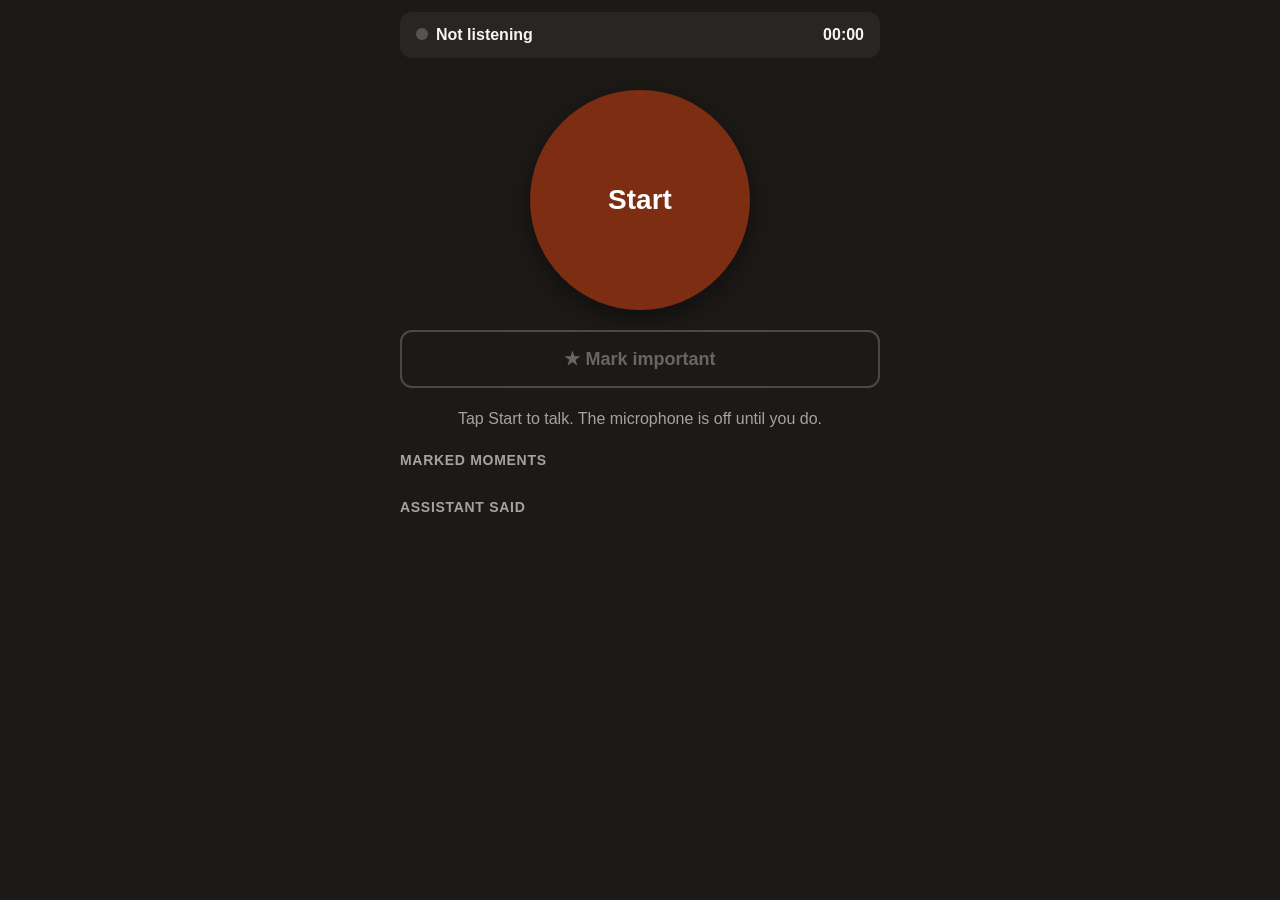
==== assistant/static/index.html @ 4cfb194e "Require an access code before minting assistant voice sessions Without it, anyone who found the URL " ====
<!doctype html>
<html lang="en">
<head>
  <meta charset="utf-8">
  <meta name="viewport" content="width=device-width, initial-scale=1, viewport-fit=cover">
  <meta name="apple-mobile-web-app-capable" content="yes">
  <meta name="theme-color" content="#1c1917">
  <title>Personal Assistant</title>
  <style>
    :root {
      --bg: #1c1917; --fg: #f5f5f4; --muted: #a8a29e; --card: #292524;
      --live: #dc2626; --idle: #57534e; --accent: #7c2d12;
    }
    * { box-sizing: border-box; }
    body {
      margin: 0; min-height: 100vh; background: var(--bg); color: var(--fg);
      font: 16px/1.4 -apple-system, BlinkMacSystemFont, "Segoe UI", sans-serif;
      display: flex; flex-direction: column; align-items: center;
      padding: env(safe-area-inset-top) 16px env(safe-area-inset-bottom);
    }
    #status-bar {
      position: sticky; top: 0; width: 100%; max-width: 480px; margin-top: 12px;
      display: flex; align-items: center; justify-content: space-between;
      padding: 12px 16px; border-radius: 12px; background: var(--card);
      font-weight: 600;
    }
    #status-bar.live { background: var(--live); }
    .dot { width: 12px; height: 12px; border-radius: 50%; background: var(--idle); display: inline-block; margin-right: 8px; }
    .live .dot { background: #fff; animation: pulse 1.2s infinite; }
    @keyframes pulse { 50% { opacity: .3; } }
    #elapsed { font-variant-numeric: tabular-nums; }
    main { width: 100%; max-width: 480px; display: flex; flex-direction: column; align-items: center; gap: 20px; margin-top: 32px; }
    #toggle {
      width: 220px; height: 220px; border-radius: 50%; border: none;
      background: var(--accent); color: #fff; font-size: 28px; font-weight: 700;
      box-shadow: 0 8px 24px rgba(0,0,0,.4); cursor: pointer;
    }
    #toggle.live { background: var(--live); }
    #toggle:disabled { opacity: .6; }
    #mark {
      width: 100%; padding: 16px; border-radius: 12px; border: 2px solid var(--muted);
      background: transparent; color: var(--fg); font-size: 18px; font-weight: 600;
    }
    #mark:disabled { opacity: .35; }
    #message { color: var(--muted); min-height: 1.4em; text-align: center; }
    section { width: 100%; }
    h2 { font-size: 14px; text-transform: uppercase; letter-spacing: .05em; color: var(--muted); margin: 0 0 8px; }
    ul { list-style: none; padding: 0; margin: 0; display: flex; flex-direction: column; gap: 8px; }
    li { background: var(--card); border-radius: 10px; padding: 10px 12px; }
    li time { color: var(--muted); font-variant-numeric: tabular-nums; margin-right: 8px; }
  </style>
</head>
<body>
  <div id="status-bar" role="status" aria-live="polite">
    <span><span class="dot"></span><span id="state-label">Not listening</span></span>
    <span id="elapsed">00:00</span>
  </div>

  <main>
    <button id="toggle" aria-pressed="false">Start</button>
    <button id="mark" disabled>★ Mark important</button>
    <div id="message">Tap Start to talk. The microphone is off until you do.</div>

    <section>
      <h2>Marked moments</h2>
      <ul id="marks"></ul>
    </section>
    <section>
      <h2>Assistant said</h2>
      <ul id="transcript"></ul>
    </section>
  </main>

  <audio id="remote-audio" autoplay playsinline></audio>

  <script>
    const toggleBtn = document.getElementById("toggle");
    const markBtn = document.getElementById("mark");
    const statusBar = document.getElementById("status-bar");
    const stateLabel = document.getElementById("state-label");
    const elapsedEl = document.getElementById("elapsed");
    const messageEl = document.getElementById("message");
    const marksEl = document.getElementById("marks");
    const transcriptEl = document.getElementById("transcript");
    const remoteAudio = document.getElementById("remote-audio");

    let pc = null, micStream = null, startedAt = null, timer = null;

    function fmt(ms) {
      const s = Math.floor(ms / 1000);
      return String(Math.floor(s / 60)).padStart(2, "0") + ":" + String(s % 60).padStart(2, "0");
    }

    function setLive(live) {
      statusBar.classList.toggle("live", live);
      toggleBtn.classList.toggle("live", live);
      toggleBtn.textContent = live ? "Stop" : "Start";
      toggleBtn.setAttribute("aria-pressed", String(live));
      stateLabel.textContent = live ? "Listening" : "Not listening";
      markBtn.disabled = !live;
      document.title = live ? "● Listening: Personal Assistant" : "Personal Assistant";
    }

    function addItem(list, text) {
      const li = document.createElement("li");
      const t = document.createElement("time");
      t.textContent = startedAt ? fmt(Date.now() - startedAt) : "";
      li.append(t, document.createTextNode(text));
      list.prepend(li);
    }

    async function start() {
      toggleBtn.disabled = true;
      messageEl.textContent = "Connecting…";
      try {
        let code = null;
        try { code = localStorage.getItem("assistantAccessCode"); } catch (_) {}
        if (!code) code = prompt("Access code");
        if (!code) throw new Error("An access code is needed to start.");

        const sessionResp = await fetch("session", {
          method: "POST",
          headers: { "X-Access-Code": code },
        });
        const session = await sessionResp.json();
        if (sessionResp.status === 401) {
          try { localStorage.removeItem("assistantAccessCode"); } catch (_) {}
        }
        if (!sessionResp.ok) throw new Error(session.error || "Could not start a session");
        try { localStorage.setItem("assistantAccessCode", code); } catch (_) {}

        pc = new RTCPeerConnection();
        pc.ontrack = (e) => { remoteAudio.srcObject = e.streams[0]; };
        pc.onconnectionstatechange = () => {
          if (["failed", "disconnected"].includes(pc?.connectionState)) {
            stop("Connection lost. The microphone is off.");
          }
        };

        micStream = await navigator.mediaDevices.getUserMedia({ audio: true });
        micStream.getTracks().forEach((track) => pc.addTrack(track, micStream));

        const events = pc.createDataChannel("oai-events");
        events.onmessage = (e) => {
          const evt = JSON.parse(e.data);
          if (evt.type === "response.output_audio_transcript.done" && evt.transcript) {
            addItem(transcriptEl, evt.transcript);
          } else if (evt.type === "error") {
            messageEl.textContent = evt.error?.message || "Voice service error";
          }
        };

        const offer = await pc.createOffer();
        await pc.setLocalDescription(offer);
        const sdpResp = await fetch("https://api.openai.com/v1/realtime/calls", {
          method: "POST",
          body: offer.sdp,
          headers: {
            Authorization: `Bearer ${session.client_secret}`,
            "Content-Type": "application/sdp",
          },
        });
        if (!sdpResp.ok) throw new Error("Voice service rejected the connection");
        await pc.setRemoteDescription({ type: "answer", sdp: await sdpResp.text() });

        startedAt = Date.now();
        timer = setInterval(() => { elapsedEl.textContent = fmt(Date.now() - startedAt); }, 500);
        setLive(true);
        messageEl.textContent = "Listening. Just talk; tap Stop to turn the microphone off.";
      } catch (err) {
        stop(err.message || String(err));
      } finally {
        toggleBtn.disabled = false;
      }
    }

    function stop(message) {
      // Release the microphone completely so the OS indicator turns off too.
      micStream?.getTracks().forEach((t) => t.stop());
      micStream = null;
      pc?.close();
      pc = null;
      clearInterval(timer);
      timer = null;
      setLive(false);
      messageEl.textContent = message || "Stopped. The microphone is off.";
    }

    toggleBtn.addEventListener("click", () => (pc ? stop() : start()));
    markBtn.addEventListener("click", () => addItem(marksEl, "Marked important"));
  </script>
</body>
</html>
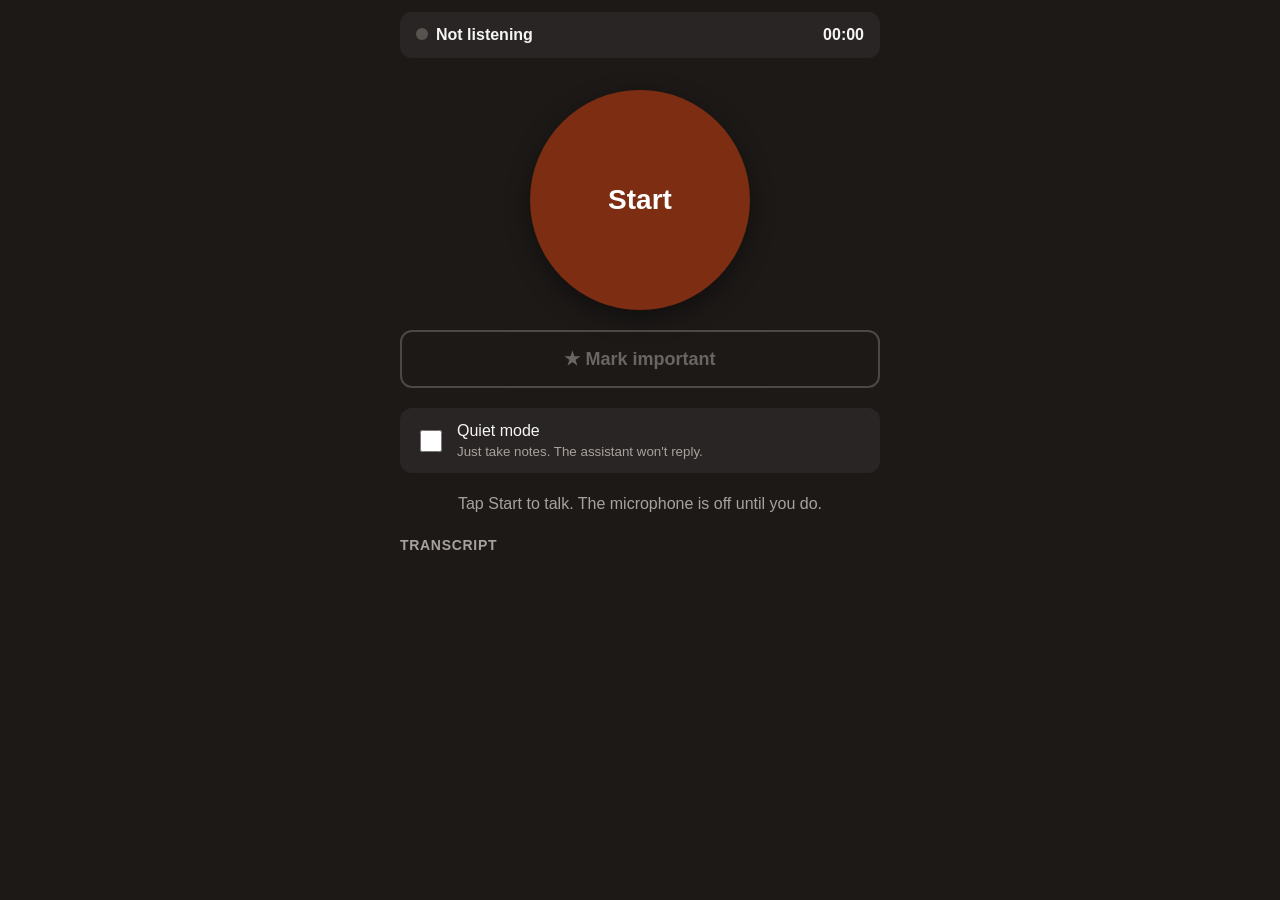
==== commit eefaab0b: "Add live transcript, quiet mode, and session notes (prototype step 2) Transcribe both sides of the c" ====
--- a/assistant/static/index.html
+++ b/assistant/static/index.html
@@ -48,6 +48,24 @@
     ul { list-style: none; padding: 0; margin: 0; display: flex; flex-direction: column; gap: 8px; }
     li { background: var(--card); border-radius: 10px; padding: 10px 12px; }
     li time { color: var(--muted); font-variant-numeric: tabular-nums; margin-right: 8px; }
+    .quiet { width: 100%; display: flex; align-items: center; gap: 12px; padding: 12px 16px; border-radius: 12px; background: var(--card); }
+    .quiet input { width: 22px; height: 22px; accent-color: var(--accent); }
+    .quiet small { display: block; color: var(--muted); }
+    li.assistant { border-left: 3px solid var(--accent); }
+    li.mark { background: transparent; border: 1px dashed var(--muted); color: var(--muted); }
+    li .who { font-weight: 600; margin-right: 6px; }
+    li.pending { color: var(--muted); font-style: italic; }
+    #review { display: none; background: var(--card); border-radius: 14px; padding: 16px; gap: 14px; flex-direction: column; }
+    #review.shown { display: flex; }
+    #review h3 { margin: 0; font-size: 18px; }
+    #review h4 { margin: 8px 0 4px; font-size: 14px; text-transform: uppercase; letter-spacing: .05em; color: var(--muted); }
+    #review ul { gap: 6px; }
+    #review li { background: var(--bg); }
+    #review .note { color: var(--muted); font-size: 14px; }
+    .row { display: flex; gap: 10px; }
+    .row button { flex: 1; padding: 14px; border-radius: 10px; border: none; font-size: 16px; font-weight: 600; }
+    #copy { background: var(--accent); color: #fff; }
+    #discard { background: transparent; color: var(--fg); border: 2px solid var(--muted) !important; }
   </style>
 </head>
 <body>
@@ -59,14 +77,24 @@
   <main>
     <button id="toggle" aria-pressed="false">Start</button>
     <button id="mark" disabled>★ Mark important</button>
+    <label class="quiet">
+      <input type="checkbox" id="quiet">
+      <span>Quiet mode<small>Just take notes. The assistant won't reply.</small></span>
+    </label>
     <div id="message">Tap Start to talk. The microphone is off until you do.</div>
 
+    <section id="review" aria-live="polite">
+      <h3>Session notes</h3>
+      <p class="note">Nothing has been saved. Copy anything you want to keep.</p>
+      <div id="notes"></div>
+      <div class="row">
+        <button id="copy">Copy notes</button>
+        <button id="discard">Discard</button>
+      </div>
+    </section>
+
     <section>
-      <h2>Marked moments</h2>
-      <ul id="marks"></ul>
-    </section>
-    <section>
-      <h2>Assistant said</h2>
+      <h2>Transcript</h2>
       <ul id="transcript"></ul>
     </section>
   </main>
@@ -76,59 +104,132 @@
   <script>
     const toggleBtn = document.getElementById("toggle");
     const markBtn = document.getElementById("mark");
+    const quietBox = document.getElementById("quiet");
     const statusBar = document.getElementById("status-bar");
     const stateLabel = document.getElementById("state-label");
     const elapsedEl = document.getElementById("elapsed");
     const messageEl = document.getElementById("message");
-    const marksEl = document.getElementById("marks");
     const transcriptEl = document.getElementById("transcript");
+    const reviewEl = document.getElementById("review");
+    const notesEl = document.getElementById("notes");
     const remoteAudio = document.getElementById("remote-audio");
 
-    let pc = null, micStream = null, startedAt = null, timer = null;
+    let pc = null, events = null, micStream = null, startedAt = null, timer = null, stopping = false;
+    let accessCode = null, transcriptionModel = null;
+    // Transcript items keyed by the Realtime conversation item id.
+    let entries = new Map(), marks = [], lastNotesText = "";
 
     function fmt(ms) {
       const s = Math.floor(ms / 1000);
       return String(Math.floor(s / 60)).padStart(2, "0") + ":" + String(s % 60).padStart(2, "0");
     }
+
+    function now() { return startedAt ? Date.now() - startedAt : 0; }
 
     function setLive(live) {
       statusBar.classList.toggle("live", live);
       toggleBtn.classList.toggle("live", live);
       toggleBtn.textContent = live ? "Stop" : "Start";
       toggleBtn.setAttribute("aria-pressed", String(live));
-      stateLabel.textContent = live ? "Listening" : "Not listening";
+      stateLabel.textContent = live ? (quietBox.checked ? "Listening (quiet)" : "Listening") : "Not listening";
       markBtn.disabled = !live;
       document.title = live ? "● Listening: Personal Assistant" : "Personal Assistant";
     }
 
-    function addItem(list, text) {
-      const li = document.createElement("li");
-      const t = document.createElement("time");
-      t.textContent = startedAt ? fmt(Date.now() - startedAt) : "";
-      li.append(t, document.createTextNode(text));
-      list.prepend(li);
+    function el(tag, className, text) {
+      const node = document.createElement(tag);
+      if (className) node.className = className;
+      if (text !== undefined) node.textContent = text;
+      return node;
+    }
+
+    function renderTranscript() {
+      const items = [...entries.values()].filter((e) => e.text !== "")
+        .map((e) => ({ ...e, kind: e.speaker }))
+        .concat(marks.map((t) => ({ t, kind: "mark" })))
+        .sort((a, b) => a.t - b.t);
+      transcriptEl.replaceChildren(...items.map((item) => {
+        const li = el("li", item.kind);
+        li.append(el("time", "", fmt(item.t)));
+        if (item.kind === "mark") {
+          li.append("★ Marked important");
+        } else {
+          li.append(el("span", "who", item.speaker === "assistant" ? "Assistant:" : "You:"));
+          if (item.text === null) li.classList.add("pending");
+          li.append(item.text === null ? "…" : item.text);
+        }
+        return li;
+      }));
+    }
+
+    function upsert(id, speaker, fields) {
+      const entry = entries.get(id) || { t: now(), speaker, text: null };
+      Object.assign(entry, fields);
+      entries.set(id, entry);
+      renderTranscript();
+    }
+
+    function turnDetection() {
+      const reply = !quietBox.checked;
+      return {
+        type: "session.update",
+        session: {
+          type: "realtime",
+          audio: {
+            input: {
+              transcription: { model: transcriptionModel },
+              turn_detection: { type: "server_vad", create_response: reply, interrupt_response: reply },
+            },
+          },
+        },
+      };
+    }
+
+    function handleEvent(evt) {
+      switch (evt.type) {
+        case "input_audio_buffer.speech_started":
+          upsert(evt.item_id, "user", {});
+          break;
+        case "conversation.item.input_audio_transcription.completed":
+          upsert(evt.item_id, "user", { text: (evt.transcript || "").trim() });
+          break;
+        case "conversation.item.input_audio_transcription.failed":
+          upsert(evt.item_id, "user", { text: "[inaudible]" });
+          break;
+        case "response.output_audio_transcript.delta":
+          if (!entries.has(evt.item_id)) upsert(evt.item_id, "assistant", {});
+          break;
+        case "response.output_audio_transcript.done":
+          upsert(evt.item_id, "assistant", { text: (evt.transcript || "").trim() });
+          break;
+        case "error":
+          messageEl.textContent = evt.error?.message || "Voice service error";
+          break;
+      }
     }
 
     async function start() {
+      if (reviewEl.classList.contains("shown") && !confirm("Start a new session? The current notes will be discarded.")) return;
       toggleBtn.disabled = true;
       messageEl.textContent = "Connecting…";
       try {
-        let code = null;
-        try { code = localStorage.getItem("assistantAccessCode"); } catch (_) {}
-        if (!code) code = prompt("Access code");
-        if (!code) throw new Error("An access code is needed to start.");
+        try { accessCode = localStorage.getItem("assistantAccessCode"); } catch (_) {}
+        if (!accessCode) accessCode = prompt("Access code");
+        if (!accessCode) throw new Error("An access code is needed to start.");
 
         const sessionResp = await fetch("session", {
           method: "POST",
-          headers: { "X-Access-Code": code },
+          headers: { "X-Access-Code": accessCode },
         });
         const session = await sessionResp.json();
         if (sessionResp.status === 401) {
           try { localStorage.removeItem("assistantAccessCode"); } catch (_) {}
         }
         if (!sessionResp.ok) throw new Error(session.error || "Could not start a session");
-        try { localStorage.setItem("assistantAccessCode", code); } catch (_) {}
-
+        try { localStorage.setItem("assistantAccessCode", accessCode); } catch (_) {}
+        transcriptionModel = session.transcription_model;
+
+        discard();
         pc = new RTCPeerConnection();
         pc.ontrack = (e) => { remoteAudio.srcObject = e.streams[0]; };
         pc.onconnectionstatechange = () => {
@@ -140,15 +241,9 @@
         micStream = await navigator.mediaDevices.getUserMedia({ audio: true });
         micStream.getTracks().forEach((track) => pc.addTrack(track, micStream));
 
-        const events = pc.createDataChannel("oai-events");
-        events.onmessage = (e) => {
-          const evt = JSON.parse(e.data);
-          if (evt.type === "response.output_audio_transcript.done" && evt.transcript) {
-            addItem(transcriptEl, evt.transcript);
-          } else if (evt.type === "error") {
-            messageEl.textContent = evt.error?.message || "Voice service error";
-          }
-        };
+        events = pc.createDataChannel("oai-events");
+        events.onopen = () => events.send(JSON.stringify(turnDetection()));
+        events.onmessage = (e) => handleEvent(JSON.parse(e.data));
 
         const offer = await pc.createOffer();
         await pc.setLocalDescription(offer);
@@ -160,34 +255,133 @@
             "Content-Type": "application/sdp",
           },
         });
-        if (!sdpResp.ok) throw new Error("Voice service rejected the connection");
+        if (!sdpResp.ok) {
+          let detail = `HTTP ${sdpResp.status}`;
+          try { detail += ": " + ((await sdpResp.json()).error?.message || ""); } catch (_) {}
+          throw new Error(`Voice service rejected the connection (${detail})`);
+        }
         await pc.setRemoteDescription({ type: "answer", sdp: await sdpResp.text() });
 
         startedAt = Date.now();
-        timer = setInterval(() => { elapsedEl.textContent = fmt(Date.now() - startedAt); }, 500);
+        timer = setInterval(() => { elapsedEl.textContent = fmt(now()); }, 500);
         setLive(true);
-        messageEl.textContent = "Listening. Just talk; tap Stop to turn the microphone off.";
+        messageEl.textContent = quietBox.checked
+          ? "Taking notes quietly. Tap Stop when you're done."
+          : "Listening. Just talk; tap Stop to turn the microphone off.";
       } catch (err) {
-        stop(err.message || String(err));
+        stop(err.message || String(err), { summarize: false });
       } finally {
         toggleBtn.disabled = false;
       }
     }
 
-    function stop(message) {
-      // Release the microphone completely so the OS indicator turns off too.
+    async function stop(message, { summarize = true } = {}) {
+      if (stopping) return;
+      // Release the microphone first so the OS indicator turns off right away.
       micStream?.getTracks().forEach((t) => t.stop());
       micStream = null;
-      pc?.close();
-      pc = null;
       clearInterval(timer);
       timer = null;
       setLive(false);
-      messageEl.textContent = message || "Stopped. The microphone is off.";
+      if (!pc) { messageEl.textContent = message || ""; return; }
+
+      stopping = true;
+      toggleBtn.disabled = true;
+      messageEl.textContent = "Finishing the transcript…";
+      // Give the last utterance a moment to finish transcribing.
+      const deadline = Date.now() + 3000;
+      while (Date.now() < deadline && [...entries.values()].some((e) => e.text === null)) {
+        await new Promise((r) => setTimeout(r, 200));
+      }
+      pc?.close();
+      pc = null;
+      events = null;
+      for (const [id, e] of entries) if (e.text === null) entries.delete(id);
+      renderTranscript();
+
+      if (summarize && entries.size) {
+        await summarizeSession(message);
+      } else {
+        messageEl.textContent = message || "Stopped. The microphone is off.";
+      }
+      stopping = false;
+      toggleBtn.disabled = false;
+    }
+
+    async function summarizeSession(message) {
+      messageEl.textContent = "Microphone off. Writing your notes…";
+      try {
+        const resp = await fetch("summarize", {
+          method: "POST",
+          headers: { "Content-Type": "application/json", "X-Access-Code": accessCode },
+          body: JSON.stringify({ entries: [...entries.values()], marks }),
+        });
+        const data = await resp.json();
+        if (!resp.ok) throw new Error(data.error || "Could not write notes");
+        showNotes(data.notes);
+        messageEl.textContent = message || "Stopped. The microphone is off.";
+      } catch (err) {
+        messageEl.textContent = `Microphone off. Notes failed: ${err.message}`;
+      }
+    }
+
+    function listSection(title, items, render = (x) => x) {
+      if (!items.length) return [];
+      const ul = el("ul");
+      items.forEach((item) => ul.append(el("li", "", render(item))));
+      return [el("h4", "", title), ul];
+    }
+
+    function showNotes(notes) {
+      const action = (a) => a.task + (a.owner ? ` (${a.owner})` : "") + (a.due ? `, due ${a.due}` : "");
+      const moment = (m) => `${m.time ? m.time + " " : ""}${m.note}`;
+      notesEl.replaceChildren(
+        el("p", "", notes.summary || "No summary."),
+        ...listSection("Decisions", notes.decisions),
+        ...listSection("Action items", notes.action_items, action),
+        ...listSection("Promises", notes.promises),
+        ...listSection("Open questions", notes.questions),
+        ...listSection("Marked moments", notes.important_moments, moment),
+      );
+      const block = (title, items, render = (x) => x) =>
+        items.length ? `\n${title}:\n` + items.map((i) => `- ${render(i)}`).join("\n") + "\n" : "";
+      lastNotesText = `Session notes (${new Date().toLocaleString()})\n\n${notes.summary}\n`
+        + block("Decisions", notes.decisions)
+        + block("Action items", notes.action_items, action)
+        + block("Promises", notes.promises)
+        + block("Open questions", notes.questions)
+        + block("Marked moments", notes.important_moments, moment);
+      reviewEl.classList.add("shown");
+      reviewEl.scrollIntoView({ behavior: "smooth", block: "start" });
+    }
+
+    function discard() {
+      entries = new Map();
+      marks = [];
+      lastNotesText = "";
+      notesEl.replaceChildren();
+      reviewEl.classList.remove("shown");
+      renderTranscript();
     }
 
     toggleBtn.addEventListener("click", () => (pc ? stop() : start()));
-    markBtn.addEventListener("click", () => addItem(marksEl, "Marked important"));
+    markBtn.addEventListener("click", () => { marks.push(now()); renderTranscript(); });
+    quietBox.addEventListener("change", () => {
+      if (events?.readyState === "open") events.send(JSON.stringify(turnDetection()));
+      if (pc) setLive(true);
+    });
+    document.getElementById("copy").addEventListener("click", async () => {
+      try {
+        await navigator.clipboard.writeText(lastNotesText);
+        messageEl.textContent = "Notes copied. Paste them wherever you keep notes.";
+      } catch (_) {
+        messageEl.textContent = "Couldn't copy automatically. Select the notes and copy them.";
+      }
+    });
+    document.getElementById("discard").addEventListener("click", () => {
+      discard();
+      messageEl.textContent = "Discarded. Nothing was saved.";
+    });
   </script>
 </body>
 </html>
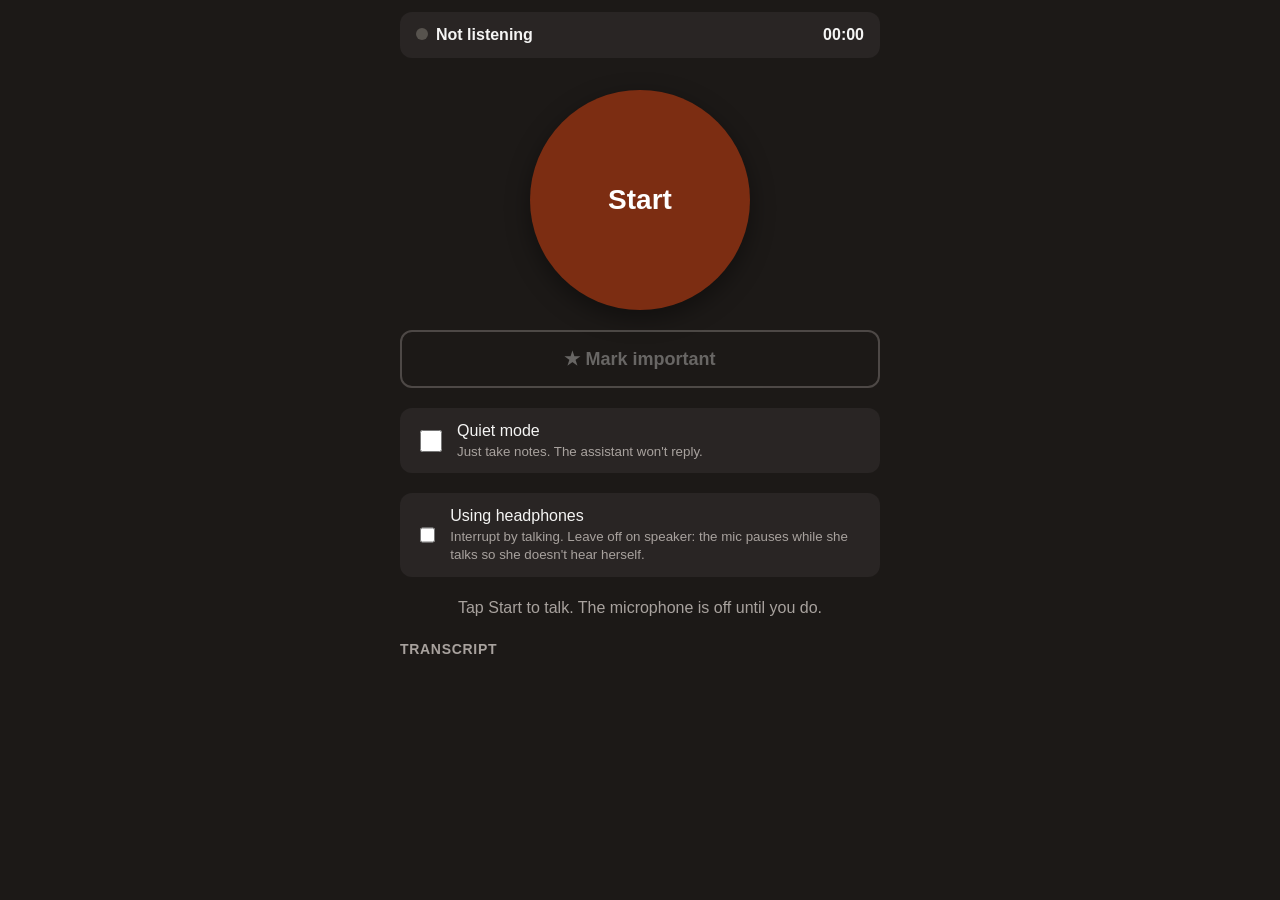
==== commit 0e83a03f: "Stop the assistant hearing herself through the phone speaker On speakerphone the mic picked up the a" ====
--- a/assistant/static/index.html
+++ b/assistant/static/index.html
@@ -42,6 +42,11 @@
       background: transparent; color: var(--fg); font-size: 18px; font-weight: 600;
     }
     #mark:disabled { opacity: .35; }
+    #interrupt {
+      display: none; width: 100%; padding: 16px; border-radius: 12px; border: none;
+      background: var(--fg); color: var(--bg); font-size: 18px; font-weight: 700;
+    }
+    #interrupt.shown { display: block; }
     #message { color: var(--muted); min-height: 1.4em; text-align: center; }
     section { width: 100%; }
     h2 { font-size: 14px; text-transform: uppercase; letter-spacing: .05em; color: var(--muted); margin: 0 0 8px; }
@@ -76,10 +81,15 @@
 
   <main>
     <button id="toggle" aria-pressed="false">Start</button>
+    <button id="interrupt">✋ Interrupt</button>
     <button id="mark" disabled>★ Mark important</button>
     <label class="quiet">
       <input type="checkbox" id="quiet">
       <span>Quiet mode<small>Just take notes. The assistant won't reply.</small></span>
+    </label>
+    <label class="quiet">
+      <input type="checkbox" id="headphones">
+      <span>Using headphones<small>Interrupt by talking. Leave off on speaker: the mic pauses while she talks so she doesn't hear herself.</small></span>
     </label>
     <div id="message">Tap Start to talk. The microphone is off until you do.</div>
 
@@ -105,6 +115,8 @@
     const toggleBtn = document.getElementById("toggle");
     const markBtn = document.getElementById("mark");
     const quietBox = document.getElementById("quiet");
+    const headphonesBox = document.getElementById("headphones");
+    const interruptBtn = document.getElementById("interrupt");
     const statusBar = document.getElementById("status-bar");
     const stateLabel = document.getElementById("state-label");
     const elapsedEl = document.getElementById("elapsed");
@@ -115,7 +127,10 @@
     const remoteAudio = document.getElementById("remote-audio");
 
     let pc = null, events = null, micStream = null, startedAt = null, timer = null, stopping = false;
-    let accessCode = null, transcriptionModel = null;
+    let accessCode = null, audioInput = null;
+    // Echo control: on speaker, the mic is paused while the assistant's audio plays.
+    let speaking = false, unmuteTimer = null, muteSafetyTimer = null;
+    try { headphonesBox.checked = localStorage.getItem("assistantHeadphones") === "1"; } catch (_) {}
     // Transcript items keyed by the Realtime conversation item id.
     let entries = new Map(), marks = [], lastNotesText = "";
 
@@ -131,7 +146,9 @@
       toggleBtn.classList.toggle("live", live);
       toggleBtn.textContent = live ? "Stop" : "Start";
       toggleBtn.setAttribute("aria-pressed", String(live));
-      stateLabel.textContent = live ? (quietBox.checked ? "Listening (quiet)" : "Listening") : "Not listening";
+      stateLabel.textContent = !live ? "Not listening"
+        : speaking && !headphonesBox.checked ? "Assistant speaking (mic paused)"
+        : quietBox.checked ? "Listening (quiet)" : "Listening";
       markBtn.disabled = !live;
       document.title = live ? "● Listening: Personal Assistant" : "Personal Assistant";
     }
@@ -177,7 +194,7 @@
           type: "realtime",
           audio: {
             input: {
-              transcription: { model: transcriptionModel },
+              ...audioInput,
               turn_detection: { type: "server_vad", create_response: reply, interrupt_response: reply },
             },
           },
@@ -185,8 +202,45 @@
       };
     }
 
+    function setMic(enabled) {
+      micStream?.getAudioTracks().forEach((t) => { t.enabled = enabled; });
+    }
+
+    function setSpeaking(on) {
+      speaking = on;
+      clearTimeout(unmuteTimer);
+      clearTimeout(muteSafetyTimer);
+      interruptBtn.classList.toggle("shown", on);
+      if (on) {
+        if (!headphonesBox.checked) setMic(false);
+        // Never leave the mic paused indefinitely if a "stopped" event goes missing.
+        muteSafetyTimer = setTimeout(() => setSpeaking(false), 60000);
+      } else {
+        // Short tail so the end of her last word doesn't echo back in.
+        unmuteTimer = setTimeout(() => setMic(true), 400);
+      }
+      if (pc) setLive(true);
+    }
+
+    function interrupt() {
+      if (events?.readyState === "open") {
+        events.send(JSON.stringify({ type: "response.cancel" }));
+        events.send(JSON.stringify({ type: "output_audio_buffer.clear" }));
+      }
+      setSpeaking(false);
+      clearTimeout(unmuteTimer);
+      setMic(true);
+    }
+
     function handleEvent(evt) {
       switch (evt.type) {
+        case "output_audio_buffer.started":
+          setSpeaking(true);
+          break;
+        case "output_audio_buffer.stopped":
+        case "output_audio_buffer.cleared":
+          setSpeaking(false);
+          break;
         case "input_audio_buffer.speech_started":
           upsert(evt.item_id, "user", {});
           break;
@@ -227,7 +281,7 @@
         }
         if (!sessionResp.ok) throw new Error(session.error || "Could not start a session");
         try { localStorage.setItem("assistantAccessCode", accessCode); } catch (_) {}
-        transcriptionModel = session.transcription_model;
+        audioInput = session.audio_input || { transcription: { model: session.transcription_model } };
 
         discard();
         pc = new RTCPeerConnection();
@@ -238,7 +292,9 @@
           }
         };
 
-        micStream = await navigator.mediaDevices.getUserMedia({ audio: true });
+        micStream = await navigator.mediaDevices.getUserMedia({
+          audio: { echoCancellation: true, noiseSuppression: true, autoGainControl: true },
+        });
         micStream.getTracks().forEach((track) => pc.addTrack(track, micStream));
 
         events = pc.createDataChannel("oai-events");
@@ -280,6 +336,10 @@
       // Release the microphone first so the OS indicator turns off right away.
       micStream?.getTracks().forEach((t) => t.stop());
       micStream = null;
+      speaking = false;
+      clearTimeout(unmuteTimer);
+      clearTimeout(muteSafetyTimer);
+      interruptBtn.classList.remove("shown");
       clearInterval(timer);
       timer = null;
       setLive(false);
@@ -366,6 +426,13 @@
 
     toggleBtn.addEventListener("click", () => (pc ? stop() : start()));
     markBtn.addEventListener("click", () => { marks.push(now()); renderTranscript(); });
+    interruptBtn.addEventListener("click", interrupt);
+    headphonesBox.addEventListener("change", () => {
+      try { localStorage.setItem("assistantHeadphones", headphonesBox.checked ? "1" : "0"); } catch (_) {}
+      if (headphonesBox.checked) setMic(true);
+      else if (speaking) setMic(false);
+      if (pc) setLive(true);
+    });
     quietBox.addEventListener("change", () => {
       if (events?.readyState === "open") events.send(JSON.stringify(turnDetection()));
       if (pc) setLive(true);
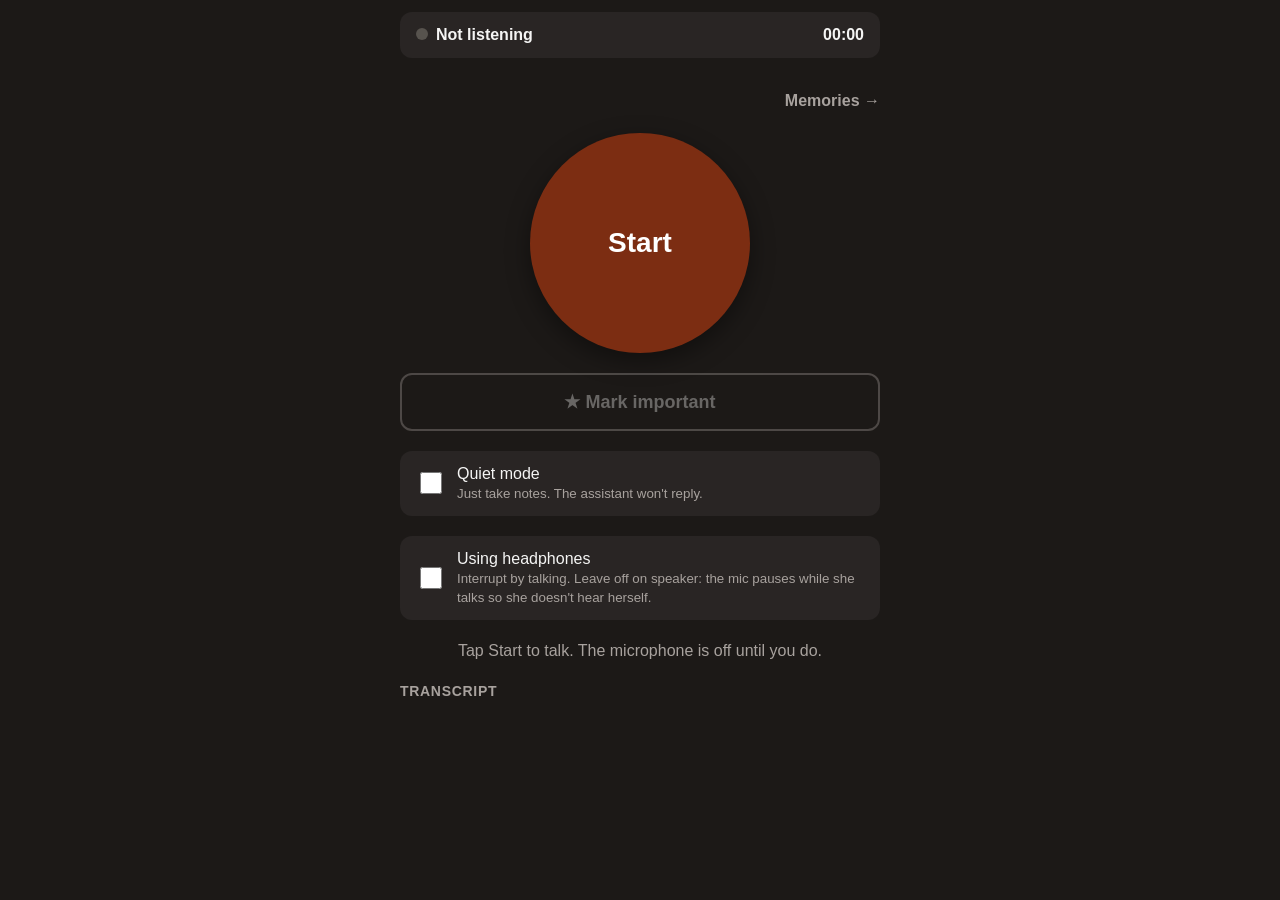
==== commit 4d03460f: "Save approved notes as encrypted memories in Postgres (prototype step 3) The review screen now turns" ====
--- a/assistant/static/index.html
+++ b/assistant/static/index.html
@@ -54,7 +54,7 @@
     li { background: var(--card); border-radius: 10px; padding: 10px 12px; }
     li time { color: var(--muted); font-variant-numeric: tabular-nums; margin-right: 8px; }
     .quiet { width: 100%; display: flex; align-items: center; gap: 12px; padding: 12px 16px; border-radius: 12px; background: var(--card); }
-    .quiet input { width: 22px; height: 22px; accent-color: var(--accent); }
+    .quiet input { flex: none; width: 22px; height: 22px; accent-color: var(--accent); }
     .quiet small { display: block; color: var(--muted); }
     li.assistant { border-left: 3px solid var(--accent); }
     li.mark { background: transparent; border: 1px dashed var(--muted); color: var(--muted); }
@@ -67,6 +67,19 @@
     #review ul { gap: 6px; }
     #review li { background: var(--bg); }
     #review .note { color: var(--muted); font-size: 14px; }
+    .candidate { display: grid; grid-template-columns: 28px 1fr; gap: 6px 8px; align-items: start; }
+    .candidate input[type=checkbox] { width: 22px; height: 22px; margin-top: 2px; accent-color: var(--accent); }
+    .candidate .kind { font-size: 12px; text-transform: uppercase; letter-spacing: .05em; color: var(--muted); }
+    .candidate textarea {
+      grid-column: 2; width: 100%; min-height: 44px; resize: vertical; font: inherit; color: var(--fg);
+      background: var(--card); border: 1px solid var(--idle); border-radius: 8px; padding: 8px;
+    }
+    .candidate select { grid-column: 2; justify-self: start; font: inherit; padding: 6px 8px; border-radius: 8px; background: var(--card); color: var(--fg); border: 1px solid var(--idle); }
+    .candidate.saved { opacity: .55; }
+    .candidate.saved .kind::after { content: " · saved"; color: #86efac; }
+    #save { width: 100%; padding: 14px; border-radius: 10px; border: none; font-size: 16px; font-weight: 700; background: #15803d; color: #fff; }
+    #save:disabled { opacity: .45; }
+    .toplink { align-self: flex-end; color: var(--muted); font-weight: 600; text-decoration: none; }
     .row { display: flex; gap: 10px; }
     .row button { flex: 1; padding: 14px; border-radius: 10px; border: none; font-size: 16px; font-weight: 600; }
     #copy { background: var(--accent); color: #fff; }
@@ -80,6 +93,7 @@
   </div>
 
   <main>
+    <a class="toplink" href="library">Memories →</a>
     <button id="toggle" aria-pressed="false">Start</button>
     <button id="interrupt">✋ Interrupt</button>
     <button id="mark" disabled>★ Mark important</button>
@@ -95,8 +109,9 @@
 
     <section id="review" aria-live="polite">
       <h3>Session notes</h3>
-      <p class="note">Nothing has been saved. Copy anything you want to keep.</p>
+      <p class="note">Tick what's worth remembering, edit the wording, and pick where it belongs. Nothing is saved until you tap Save.</p>
       <div id="notes"></div>
+      <button id="save" disabled>Save selected</button>
       <div class="row">
         <button id="copy">Copy notes</button>
         <button id="discard">Discard</button>
@@ -132,7 +147,8 @@
     let speaking = false, unmuteTimer = null, muteSafetyTimer = null;
     try { headphonesBox.checked = localStorage.getItem("assistantHeadphones") === "1"; } catch (_) {}
     // Transcript items keyed by the Realtime conversation item id.
-    let entries = new Map(), marks = [], lastNotesText = "";
+    let entries = new Map(), marks = [], lastNotesText = "", sessionStartedAt = null;
+    const CATEGORIES = [["winery", "Winery"], ["projects", "Projects"], ["personal", "Personal"], ["preferences", "Preferences"]];
 
     function fmt(ms) {
       const s = Math.floor(ms / 1000);
@@ -319,6 +335,7 @@
         await pc.setRemoteDescription({ type: "answer", sdp: await sdpResp.text() });
 
         startedAt = Date.now();
+        sessionStartedAt = new Date(startedAt).toISOString();
         timer = setInterval(() => { elapsedEl.textContent = fmt(now()); }, 500);
         setLive(true);
         messageEl.textContent = quietBox.checked
@@ -385,24 +402,86 @@
       }
     }
 
-    function listSection(title, items, render = (x) => x) {
-      if (!items.length) return [];
-      const ul = el("ul");
-      items.forEach((item) => ul.append(el("li", "", render(item))));
-      return [el("h4", "", title), ul];
+    function candidateRow(kind, text, category) {
+      const li = el("li", "candidate");
+      const box = el("input");
+      box.type = "checkbox";
+      const label = el("span", "kind", kind);
+      const area = el("textarea");
+      area.value = text;
+      area.rows = Math.min(6, Math.ceil(text.length / 38));
+      const select = el("select");
+      CATEGORIES.forEach(([value, name]) => {
+        const option = el("option", "", name);
+        option.value = value;
+        select.append(option);
+      });
+      select.value = category;
+      box.addEventListener("change", updateSaveButton);
+      li.append(box, label, area, select);
+      return li;
+    }
+
+    function selectedCandidates() {
+      return [...notesEl.querySelectorAll("li.candidate:not(.saved)")]
+        .filter((li) => li.querySelector("input").checked);
+    }
+
+    function updateSaveButton() {
+      const n = selectedCandidates().length;
+      const saveBtn = document.getElementById("save");
+      saveBtn.disabled = n === 0;
+      saveBtn.textContent = n ? `Save ${n} to memory` : "Save selected";
+    }
+
+    async function saveSelected() {
+      const rows = selectedCandidates();
+      const memories = rows.map((li) => ({
+        text: li.querySelector("textarea").value.trim(),
+        category: li.querySelector("select").value,
+      }));
+      if (memories.some((m) => !m.text)) {
+        messageEl.textContent = "One of the ticked memories is empty. Add text or untick it.";
+        return;
+      }
+      const saveBtn = document.getElementById("save");
+      saveBtn.disabled = true;
+      saveBtn.textContent = "Saving…";
+      try {
+        const resp = await fetch("memories", {
+          method: "POST",
+          headers: { "Content-Type": "application/json", "X-Access-Code": accessCode },
+          body: JSON.stringify({ memories, session_started_at: sessionStartedAt }),
+        });
+        const data = await resp.json();
+        if (!resp.ok) throw new Error(data.error || "Could not save");
+        rows.forEach((li) => {
+          li.classList.add("saved");
+          li.querySelectorAll("input, textarea, select").forEach((c) => { c.disabled = true; });
+        });
+        messageEl.textContent = `Saved ${data.memories.length} ${data.memories.length === 1 ? "memory" : "memories"}.`;
+      } catch (err) {
+        messageEl.textContent = `Not saved: ${err.message}`;
+      }
+      updateSaveButton();
     }
 
     function showNotes(notes) {
       const action = (a) => a.task + (a.owner ? ` (${a.owner})` : "") + (a.due ? `, due ${a.due}` : "");
       const moment = (m) => `${m.time ? m.time + " " : ""}${m.note}`;
-      notesEl.replaceChildren(
-        el("p", "", notes.summary || "No summary."),
-        ...listSection("Decisions", notes.decisions),
-        ...listSection("Action items", notes.action_items, action),
-        ...listSection("Promises", notes.promises),
-        ...listSection("Open questions", notes.questions),
-        ...listSection("Marked moments", notes.important_moments, moment),
-      );
+      const category = notes.category || "winery";
+      const rows = [];
+      if (notes.summary) rows.push(candidateRow("Summary", notes.summary, category));
+      // Prefix the type so each memory still makes sense when read on its own later.
+      notes.decisions.forEach((d) => rows.push(candidateRow("Decision", `Decided: ${d}`, category)));
+      notes.action_items.forEach((a) => rows.push(candidateRow("Action item", `To do: ${action(a)}`, category)));
+      notes.promises.forEach((p) => rows.push(candidateRow("Promise", `Promised: ${p}`, category)));
+      notes.questions.forEach((q) => rows.push(candidateRow("Open question", `Open question: ${q}`, category)));
+      notes.important_moments.forEach((m) => rows.push(candidateRow("Marked moment", m.note, category)));
+      const list = el("ul");
+      list.append(...rows);
+      notesEl.replaceChildren(rows.length ? list : el("p", "", "No notes came out of this session."));
+      updateSaveButton();
       const block = (title, items, render = (x) => x) =>
         items.length ? `\n${title}:\n` + items.map((i) => `- ${render(i)}`).join("\n") + "\n" : "";
       lastNotesText = `Session notes (${new Date().toLocaleString()})\n\n${notes.summary}\n`
@@ -419,6 +498,7 @@
       entries = new Map();
       marks = [];
       lastNotesText = "";
+      sessionStartedAt = null;
       notesEl.replaceChildren();
       reviewEl.classList.remove("shown");
       renderTranscript();
@@ -427,6 +507,7 @@
     toggleBtn.addEventListener("click", () => (pc ? stop() : start()));
     markBtn.addEventListener("click", () => { marks.push(now()); renderTranscript(); });
     interruptBtn.addEventListener("click", interrupt);
+    document.getElementById("save").addEventListener("click", saveSelected);
     headphonesBox.addEventListener("change", () => {
       try { localStorage.setItem("assistantHeadphones", headphonesBox.checked ? "1" : "0"); } catch (_) {}
       if (headphonesBox.checked) setMic(true);
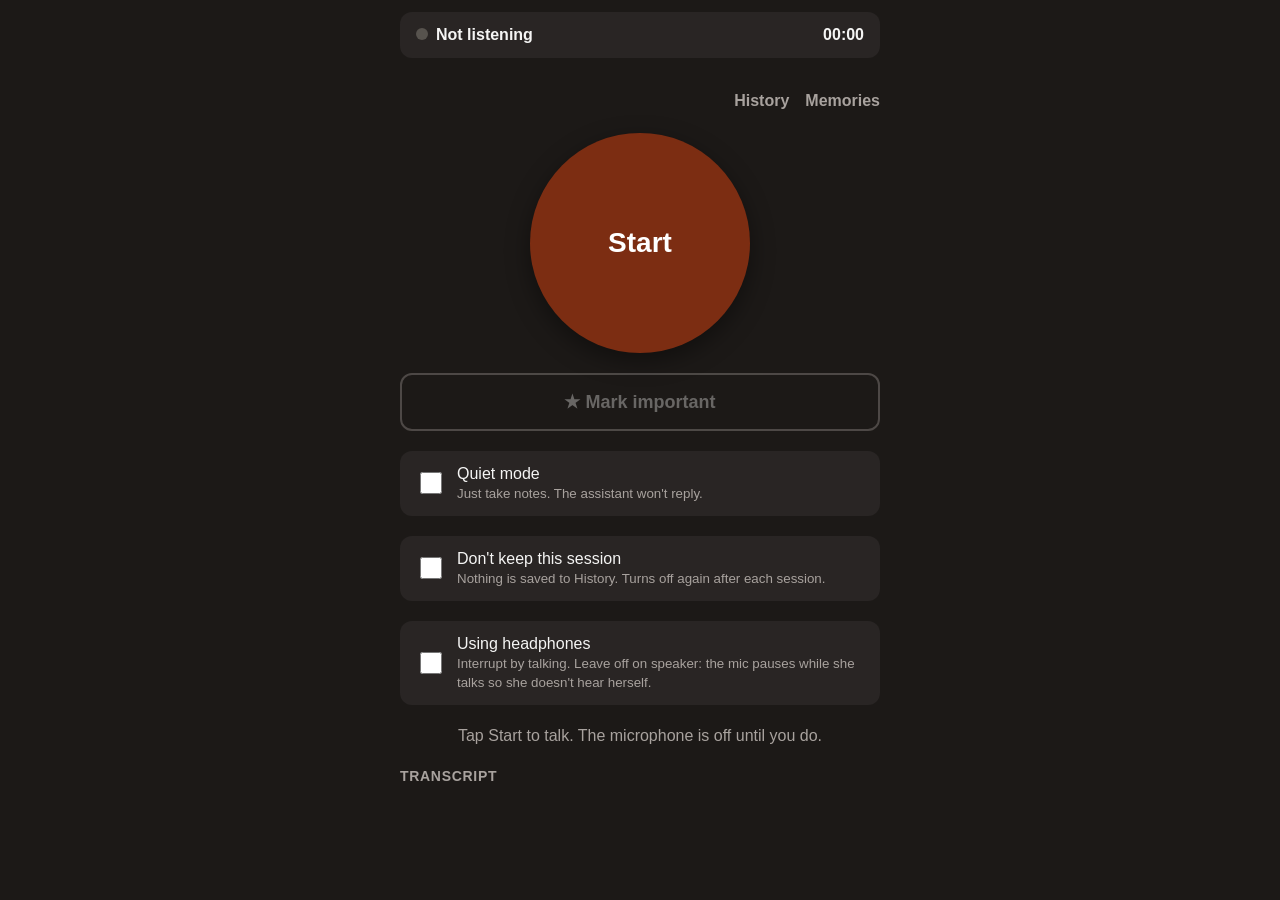
==== commit 63979031: "Keep every session's transcript and notes in an expiring History On Stop, the transcript text and no" ====
--- a/assistant/static/index.html
+++ b/assistant/static/index.html
@@ -57,7 +57,7 @@
     .quiet input { flex: none; width: 22px; height: 22px; accent-color: var(--accent); }
     .quiet small { display: block; color: var(--muted); }
     li.assistant { border-left: 3px solid var(--accent); }
-    li.mark { background: transparent; border: 1px dashed var(--muted); color: var(--muted); }
+    li.mark, li.search { background: transparent; border: 1px dashed var(--muted); color: var(--muted); }
     li .who { font-weight: 600; margin-right: 6px; }
     li.pending { color: var(--muted); font-style: italic; }
     #review { display: none; background: var(--card); border-radius: 14px; padding: 16px; gap: 14px; flex-direction: column; }
@@ -79,7 +79,11 @@
     .candidate.saved .kind::after { content: " · saved"; color: #86efac; }
     #save { width: 100%; padding: 14px; border-radius: 10px; border: none; font-size: 16px; font-weight: 700; background: #15803d; color: #fff; }
     #save:disabled { opacity: .45; }
-    .toplink { align-self: flex-end; color: var(--muted); font-weight: 600; text-decoration: none; }
+    .toplinks { align-self: flex-end; display: flex; gap: 16px; }
+    .toplinks a { color: var(--muted); font-weight: 600; text-decoration: none; }
+    .kept { color: var(--muted); font-size: 14px; }
+    #forget { background: transparent; border: none; color: #fca5a5; font: inherit; font-size: 14px; font-weight: 600; padding: 0; align-self: flex-start; display: none; }
+    #forget.shown { display: block; }
     .row { display: flex; gap: 10px; }
     .row button { flex: 1; padding: 14px; border-radius: 10px; border: none; font-size: 16px; font-weight: 600; }
     #copy { background: var(--accent); color: #fff; }
@@ -93,7 +97,7 @@
   </div>
 
   <main>
-    <a class="toplink" href="library">Memories →</a>
+    <nav class="toplinks"><a href="history">History</a><a href="library">Memories</a></nav>
     <button id="toggle" aria-pressed="false">Start</button>
     <button id="interrupt">✋ Interrupt</button>
     <button id="mark" disabled>★ Mark important</button>
@@ -102,6 +106,10 @@
       <span>Quiet mode<small>Just take notes. The assistant won't reply.</small></span>
     </label>
     <label class="quiet">
+      <input type="checkbox" id="dontkeep">
+      <span>Don't keep this session<small>Nothing is saved to History. Turns off again after each session.</small></span>
+    </label>
+    <label class="quiet">
       <input type="checkbox" id="headphones">
       <span>Using headphones<small>Interrupt by talking. Leave off on speaker: the mic pauses while she talks so she doesn't hear herself.</small></span>
     </label>
@@ -111,6 +119,8 @@
       <h3>Session notes</h3>
       <p class="note">Tick what's worth remembering, edit the wording, and pick where it belongs. Nothing is saved until you tap Save.</p>
       <div id="notes"></div>
+      <p class="kept" id="kept"></p>
+      <button id="forget">Delete this conversation from History</button>
       <button id="save" disabled>Save selected</button>
       <div class="row">
         <button id="copy">Copy notes</button>
@@ -147,7 +157,11 @@
     let speaking = false, unmuteTimer = null, muteSafetyTimer = null;
     try { headphonesBox.checked = localStorage.getItem("assistantHeadphones") === "1"; } catch (_) {}
     // Transcript items keyed by the Realtime conversation item id.
-    let entries = new Map(), marks = [], lastNotesText = "", sessionStartedAt = null;
+    let entries = new Map(), marks = [], searches = [], lastNotesText = "", sessionStartedAt = null;
+    let savedSessionId = null;
+    const dontKeepBox = document.getElementById("dontkeep");
+    const keptEl = document.getElementById("kept");
+    const forgetBtn = document.getElementById("forget");
     const CATEGORIES = [["winery", "Winery"], ["projects", "Projects"], ["personal", "Personal"], ["preferences", "Preferences"]];
 
     function fmt(ms) {
@@ -180,12 +194,15 @@
       const items = [...entries.values()].filter((e) => e.text !== "")
         .map((e) => ({ ...e, kind: e.speaker }))
         .concat(marks.map((t) => ({ t, kind: "mark" })))
+        .concat(searches.map((s) => ({ ...s, kind: "search" })))
         .sort((a, b) => a.t - b.t);
       transcriptEl.replaceChildren(...items.map((item) => {
         const li = el("li", item.kind);
         li.append(el("time", "", fmt(item.t)));
         if (item.kind === "mark") {
           li.append("★ Marked important");
+        } else if (item.kind === "search") {
+          li.append(`🔎 ${item.query}: ${item.summary}`);
         } else {
           li.append(el("span", "who", item.speaker === "assistant" ? "Assistant:" : "You:"));
           if (item.text === null) li.classList.add("pending");
@@ -248,8 +265,74 @@
       setMic(true);
     }
 
+    function sendEvent(event) {
+      if (events?.readyState === "open") events.send(JSON.stringify(event));
+    }
+
+    function when(iso) {
+      return (iso || "").slice(0, 10);
+    }
+
+    async function postJSON(path, body) {
+      const resp = await fetch(path, {
+        method: body === undefined ? "GET" : "POST",
+        headers: { "Content-Type": "application/json", "X-Access-Code": accessCode },
+        body: body === undefined ? undefined : JSON.stringify(body),
+      });
+      const data = await resp.json();
+      if (!resp.ok) throw new Error(data.error || `HTTP ${resp.status}`);
+      return data;
+    }
+
+    // Run one tool the assistant asked for and return what to hand back to her.
+    async function runTool(call) {
+      const args = JSON.parse(call.arguments || "{}");
+      const line = { t: now(), query: "", summary: "working…" };
+      searches.push(line);
+      renderTranscript();
+      try {
+        if (call.name === "search_memories") {
+          line.query = `Searched for "${args.query || ""}"`;
+          const data = await postJSON("memories/search", { query: args.query, category: args.category, include_sessions: true });
+          line.summary = data.results.length ? `${data.results.length} found` : "nothing found";
+          return {
+            results: data.results.map((r) => r.type === "session"
+              ? { type: "past conversation", session_id: r.id, date: when(r.started_at || r.created_at), notes_summary: r.summary, relevance: r.score }
+              : { type: "memory", memory: r.text, category: r.category, date: when(r.session_started_at || r.created_at), relevance: r.score }),
+          };
+        }
+        if (call.name === "read_conversation") {
+          line.query = "Read a past conversation";
+          const { session } = await postJSON(`sessions/${Number(args.session_id)}`);
+          line.summary = `from ${when(session.started_at || session.created_at)}`;
+          return { date: when(session.started_at || session.created_at), notes: session.notes, transcript: session.transcript.slice(0, 20000) };
+        }
+        throw new Error(`Unknown tool ${call.name}`);
+      } catch (err) {
+        line.summary = `failed (${err.message})`;
+        return { error: `That lookup failed: ${err.message}` };
+      } finally {
+        renderTranscript();
+      }
+    }
+
+    // Hand every tool result back, then ask for one reply that uses them.
+    async function runToolCalls(calls) {
+      const outputs = await Promise.all(calls.map(runTool));
+      calls.forEach((call, i) => sendEvent({
+        type: "conversation.item.create",
+        item: { type: "function_call_output", call_id: call.call_id, output: JSON.stringify(outputs[i]) },
+      }));
+      sendEvent({ type: "response.create" });
+    }
+
     function handleEvent(evt) {
       switch (evt.type) {
+        case "response.done": {
+          const calls = (evt.response?.output || []).filter((item) => item.type === "function_call");
+          if (calls.length) runToolCalls(calls);
+          break;
+        }
         case "output_audio_buffer.started":
           setSpeaking(true);
           break;
@@ -385,20 +468,41 @@
       toggleBtn.disabled = false;
     }
 
+    function showKept(session) {
+      savedSessionId = session?.saved ? session.id : null;
+      forgetBtn.classList.toggle("shown", Boolean(savedSessionId));
+      if (session?.saved) {
+        const until = new Date(session.expires_at).toLocaleDateString([], { month: "long", day: "numeric" });
+        keptEl.textContent = `Transcript and notes kept in History until ${until}.`;
+      } else {
+        keptEl.textContent = session ? `Not kept in History: ${session.reason}` : "";
+      }
+    }
+
     async function summarizeSession(message) {
+      const keep = !dontKeepBox.checked;
       messageEl.textContent = "Microphone off. Writing your notes…";
       try {
         const resp = await fetch("summarize", {
           method: "POST",
           headers: { "Content-Type": "application/json", "X-Access-Code": accessCode },
-          body: JSON.stringify({ entries: [...entries.values()], marks }),
+          body: JSON.stringify({
+            entries: [...entries.values()], marks, keep,
+            started_at: sessionStartedAt, ended_at: new Date().toISOString(),
+          }),
         });
         const data = await resp.json();
-        if (!resp.ok) throw new Error(data.error || "Could not write notes");
+        if (!resp.ok) {
+          const kept = data.session?.saved ? " The transcript was still saved to History." : "";
+          throw new Error((data.error || "Could not write notes") + kept);
+        }
         showNotes(data.notes);
+        showKept(data.session);
         messageEl.textContent = message || "Stopped. The microphone is off.";
       } catch (err) {
         messageEl.textContent = `Microphone off. Notes failed: ${err.message}`;
+      } finally {
+        dontKeepBox.checked = false;
       }
     }
 
@@ -497,8 +601,10 @@
     function discard() {
       entries = new Map();
       marks = [];
+      searches = [];
       lastNotesText = "";
       sessionStartedAt = null;
+      showKept(null);
       notesEl.replaceChildren();
       reviewEl.classList.remove("shown");
       renderTranscript();
@@ -526,9 +632,23 @@
         messageEl.textContent = "Couldn't copy automatically. Select the notes and copy them.";
       }
     });
+    forgetBtn.addEventListener("click", async () => {
+      if (!savedSessionId || !confirm("Delete this conversation's transcript and notes from History?")) return;
+      try {
+        const resp = await fetch(`sessions/${savedSessionId}`, { method: "DELETE", headers: { "X-Access-Code": accessCode } });
+        if (!resp.ok && resp.status !== 404) throw new Error(`HTTP ${resp.status}`);
+        showKept(null);
+        keptEl.textContent = "Deleted from History.";
+      } catch (err) {
+        messageEl.textContent = `Couldn't delete: ${err.message}`;
+      }
+    });
     document.getElementById("discard").addEventListener("click", () => {
+      const kept = savedSessionId !== null;
       discard();
-      messageEl.textContent = "Discarded. Nothing was saved.";
+      messageEl.textContent = kept
+        ? "Cleared from the screen. The conversation is still in History."
+        : "Discarded. Nothing was saved.";
     });
   </script>
 </body>
